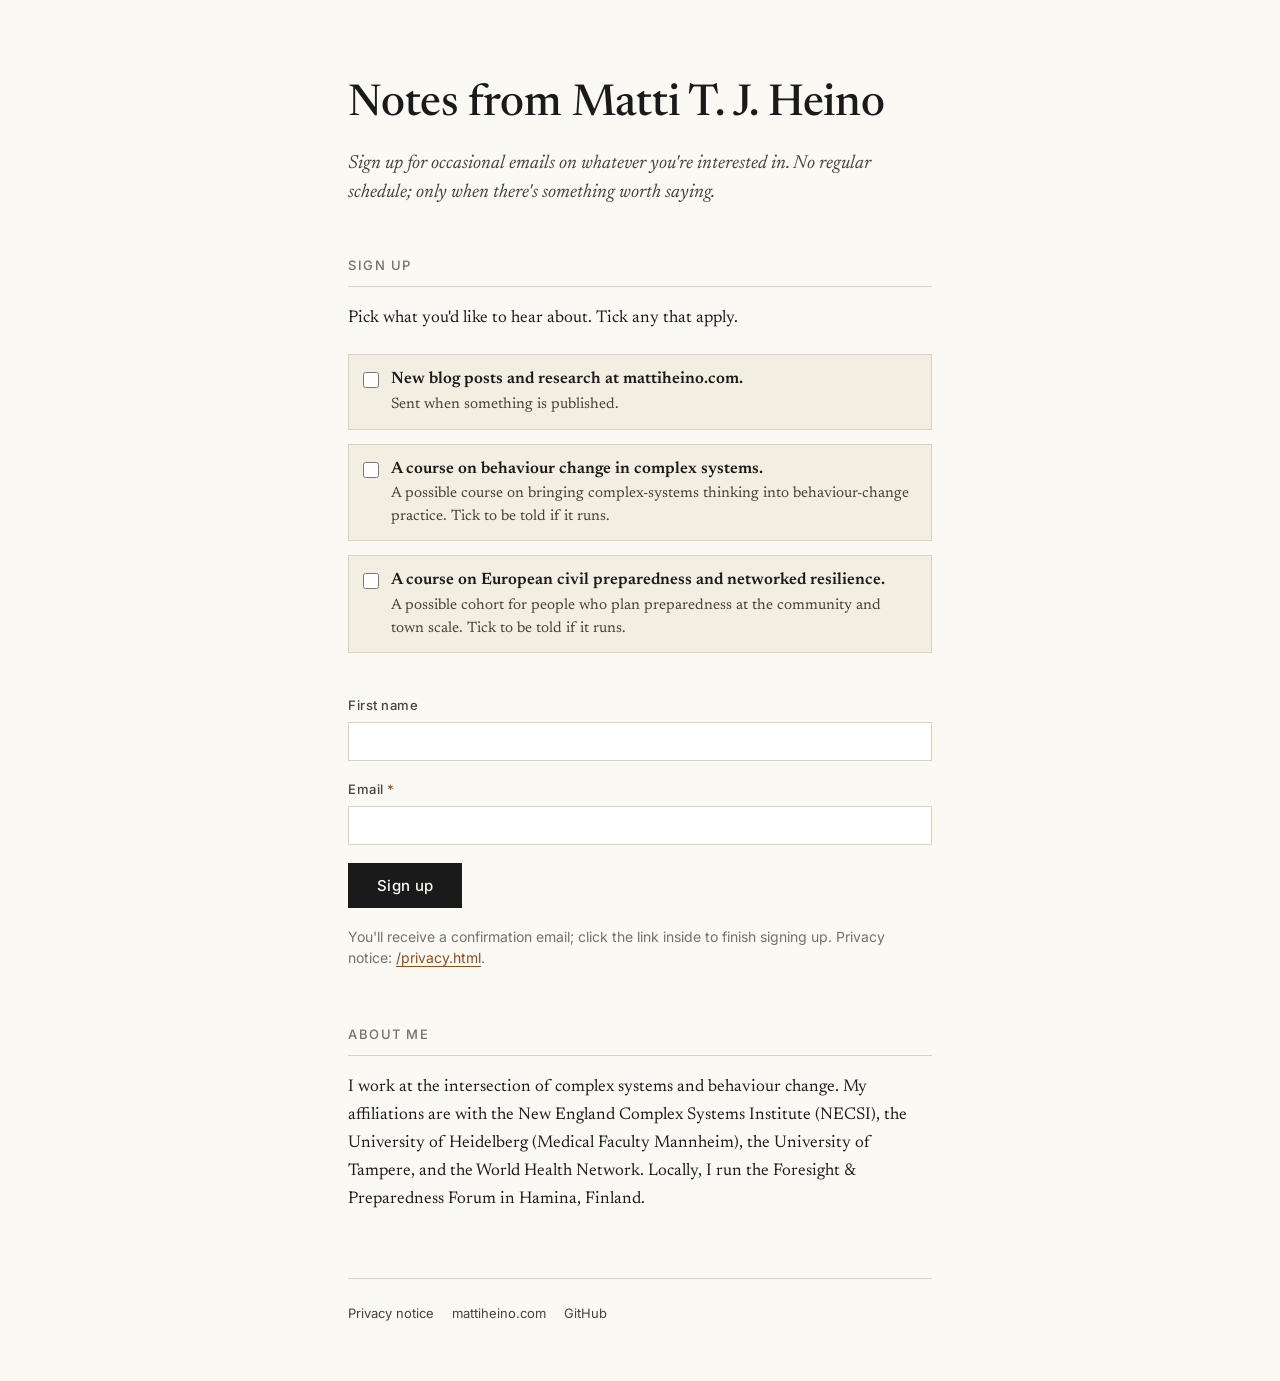
==== index.html @ 274d7865 "Initial sign-up page + privacy notice Three-checkbox form for blog posts, complexity course, and civ" ====
<!DOCTYPE html>
<html lang="en">
<head>
<meta charset="UTF-8">
<meta name="viewport" content="width=device-width, initial-scale=1.0">
<meta name="description" content="Sign up for occasional emails from Matti T. J. Heino on complex systems, behaviour change, and civil preparedness.">
<title>Notes from Matti T. J. Heino · newsletter.mattiheino.com</title>

<link rel="preconnect" href="https://fonts.googleapis.com">
<link rel="preconnect" href="https://fonts.gstatic.com" crossorigin>
<link rel="stylesheet" href="https://fonts.googleapis.com/css2?family=Newsreader:ital,opsz,wght@0,6..72,400..600;1,6..72,400..500&family=Inter:wght@400;500;600&display=swap">

<style>
  :root {
    --paper:        #fbf9f4;
    --paper-tint:   #f3eee2;
    --ink:          #1a1a1a;
    --ink-soft:     #44423d;
    --ink-mute:     #74716a;
    --rule:         #d8d2c0;
    --accent:       #8a4f1f;

    --serif: 'Newsreader', 'Iowan Old Style', Georgia, 'Palatino', serif;
    --sans:  'Inter', -apple-system, BlinkMacSystemFont, 'Segoe UI', sans-serif;

    --container: 640px;
  }

  * { margin: 0; padding: 0; box-sizing: border-box; }

  html, body { background: var(--paper); }

  body {
    font-family: var(--serif);
    font-optical-sizing: auto;
    font-size: 18px;
    line-height: 1.6;
    color: var(--ink);
    min-height: 100vh;
    -webkit-font-smoothing: antialiased;
    text-rendering: optimizeLegibility;
  }

  .container {
    max-width: var(--container);
    width: 100%;
    margin: 0 auto;
    padding: 80px 28px 56px;
  }

  h1 {
    font-family: var(--serif);
    font-weight: 500;
    font-size: clamp(32px, 5vw, 44px);
    line-height: 1.15;
    letter-spacing: -0.005em;
    margin-bottom: 18px;
    text-wrap: balance;
  }

  .lede {
    font-family: var(--serif);
    font-style: italic;
    font-weight: 400;
    color: var(--ink-soft);
    font-size: 19px;
    line-height: 1.55;
    margin-bottom: 48px;
    max-width: 36em;
  }

  h2 {
    font-family: var(--sans);
    font-weight: 500;
    font-size: 13px;
    letter-spacing: 0.12em;
    text-transform: uppercase;
    color: var(--ink-mute);
    margin-bottom: 18px;
    padding-bottom: 10px;
    border-bottom: 1px solid var(--rule);
  }

  /* ----- Form ----- */

  form {
    margin-bottom: 56px;
  }

  .intro {
    font-family: var(--serif);
    font-size: 17px;
    margin-bottom: 22px;
    color: var(--ink);
  }

  fieldset {
    border: none;
    margin-bottom: 28px;
  }

  legend { display: none; }

  .check-row {
    display: flex;
    align-items: flex-start;
    gap: 12px;
    margin-bottom: 14px;
    padding: 12px 14px;
    border: 1px solid var(--rule);
    background: var(--paper-tint);
    cursor: pointer;
    transition: border-color 0.2s ease, background 0.2s ease;
  }
  .check-row:hover { border-color: var(--accent); }
  .check-row input[type="checkbox"] {
    margin-top: 5px;
    flex-shrink: 0;
    width: 16px;
    height: 16px;
    accent-color: var(--accent);
  }
  .check-row .check-text {
    flex: 1;
    font-family: var(--serif);
    font-size: 16.5px;
    line-height: 1.5;
    color: var(--ink);
  }
  .check-row .check-text strong {
    font-weight: 600;
  }
  .check-row .check-text .note {
    display: block;
    color: var(--ink-soft);
    font-size: 15px;
    margin-top: 2px;
  }

  .field {
    margin-bottom: 18px;
  }
  .field label {
    display: block;
    font-family: var(--sans);
    font-size: 13px;
    font-weight: 500;
    letter-spacing: 0.04em;
    color: var(--ink-soft);
    margin-bottom: 6px;
  }
  .field label .req { color: var(--accent); }
  .field input[type="text"],
  .field input[type="email"] {
    width: 100%;
    font-family: var(--serif);
    font-size: 17px;
    padding: 10px 12px;
    border: 1px solid var(--rule);
    background: white;
    color: var(--ink);
    transition: border-color 0.2s ease;
  }
  .field input[type="text"]:focus,
  .field input[type="email"]:focus {
    outline: none;
    border-color: var(--accent);
  }

  button[type="submit"] {
    font-family: var(--sans);
    font-weight: 500;
    font-size: 15px;
    letter-spacing: 0.02em;
    padding: 12px 28px;
    border: 1px solid var(--ink);
    background: var(--ink);
    color: var(--paper);
    cursor: pointer;
    transition: background 0.2s ease, color 0.2s ease;
  }
  button[type="submit"]:hover {
    background: var(--paper);
    color: var(--ink);
  }

  .form-note {
    font-family: var(--sans);
    font-size: 14px;
    line-height: 1.5;
    color: var(--ink-mute);
    margin-top: 18px;
    max-width: 44em;
  }
  .form-note a {
    color: var(--accent);
    text-decoration: underline;
    text-decoration-thickness: 1px;
    text-underline-offset: 3px;
  }

  /* ----- About ----- */

  .about p {
    font-family: var(--serif);
    font-size: 17px;
    line-height: 1.65;
    color: var(--ink);
    max-width: 38em;
  }

  /* ----- Footer ----- */

  footer {
    margin-top: 64px;
    padding-top: 24px;
    border-top: 1px solid var(--rule);
    font-family: var(--sans);
    font-size: 13px;
    color: var(--ink-mute);
    display: flex;
    flex-wrap: wrap;
    gap: 18px;
  }
  footer a {
    color: var(--ink-soft);
    text-decoration: none;
    border-bottom: 1px solid transparent;
    transition: color 0.2s, border-color 0.2s;
  }
  footer a:hover { color: var(--accent); border-color: var(--accent); }

  /* ----- Responsive ----- */

  @media (max-width: 560px) {
    .container { padding: 56px 22px 40px; }
    body { font-size: 17px; }
    h1 { font-size: 30px; }
    .lede { font-size: 17.5px; margin-bottom: 36px; }
  }
</style>
</head>
<body>

<main class="container">

  <h1>Notes from Matti T. J. Heino</h1>

  <p class="lede">Sign up for occasional emails on whatever you're interested in. No regular schedule; only when there's something worth saying.</p>

  <section aria-labelledby="signup-heading">
    <h2 id="signup-heading">Sign up</h2>

    <!--
      FORM-ACTION NOTE for Matti:
      During Tuesday→Wednesday (backup phase): replace YOUR_FORMSPREE_ID below with the
      ID of the new Formspree form you create at formspree.io.
      Once Listmonk is online (Wednesday/Thursday), change the action to:
        https://lists.mattiheino.com/subscription/form
      and convert the three checkboxes' name="topic" values to name="l" with the
      corresponding Listmonk list UUIDs.
    -->
    <form method="POST" action="https://formspree.io/f/YOUR_FORMSPREE_ID">

      <p class="intro">Pick what you'd like to hear about. Tick any that apply.</p>

      <fieldset>
        <legend>Topics</legend>

        <label class="check-row">
          <input type="checkbox" name="topic" value="blog">
          <span class="check-text">
            <strong>New blog posts and research at mattiheino.com.</strong>
            <span class="note">Sent when something is published.</span>
          </span>
        </label>

        <label class="check-row">
          <input type="checkbox" name="topic" value="complexity-course">
          <span class="check-text">
            <strong>A course on behaviour change in complex systems.</strong>
            <span class="note">A possible course on bringing complex-systems thinking into behaviour-change practice. Tick to be told if it runs.</span>
          </span>
        </label>

        <label class="check-row">
          <input type="checkbox" name="topic" value="civil-preparedness-cohort">
          <span class="check-text">
            <strong>A course on European civil preparedness and networked resilience.</strong>
            <span class="note">A possible cohort for people who plan preparedness at the community and town scale. Tick to be told if it runs.</span>
          </span>
        </label>

      </fieldset>

      <div class="field">
        <label for="name">First name</label>
        <input type="text" id="name" name="name" autocomplete="given-name">
      </div>

      <div class="field">
        <label for="email">Email <span class="req">*</span></label>
        <input type="email" id="email" name="email" autocomplete="email" required>
      </div>

      <button type="submit">Sign up</button>

      <p class="form-note">
        You'll receive a confirmation email; click the link inside to finish signing up.
        Privacy notice: <a href="/privacy.html">/privacy.html</a>.
      </p>

    </form>
  </section>

  <section class="about" aria-labelledby="about-heading">
    <h2 id="about-heading">About me</h2>
    <p>I work at the intersection of complex systems and behaviour change. My affiliations are with the New England Complex Systems Institute (NECSI), the University of Heidelberg (Medical Faculty Mannheim), the University of Tampere, and the World Health Network. Locally, I run the Foresight &amp; Preparedness Forum in Hamina, Finland.</p>
  </section>

  <footer>
    <a href="/privacy.html">Privacy notice</a>
    <a href="https://www.mattiheino.com" target="_blank" rel="noopener">mattiheino.com</a>
    <a href="https://github.com/heinonmatti" target="_blank" rel="noopener">GitHub</a>
  </footer>

</main>

</body>
</html>
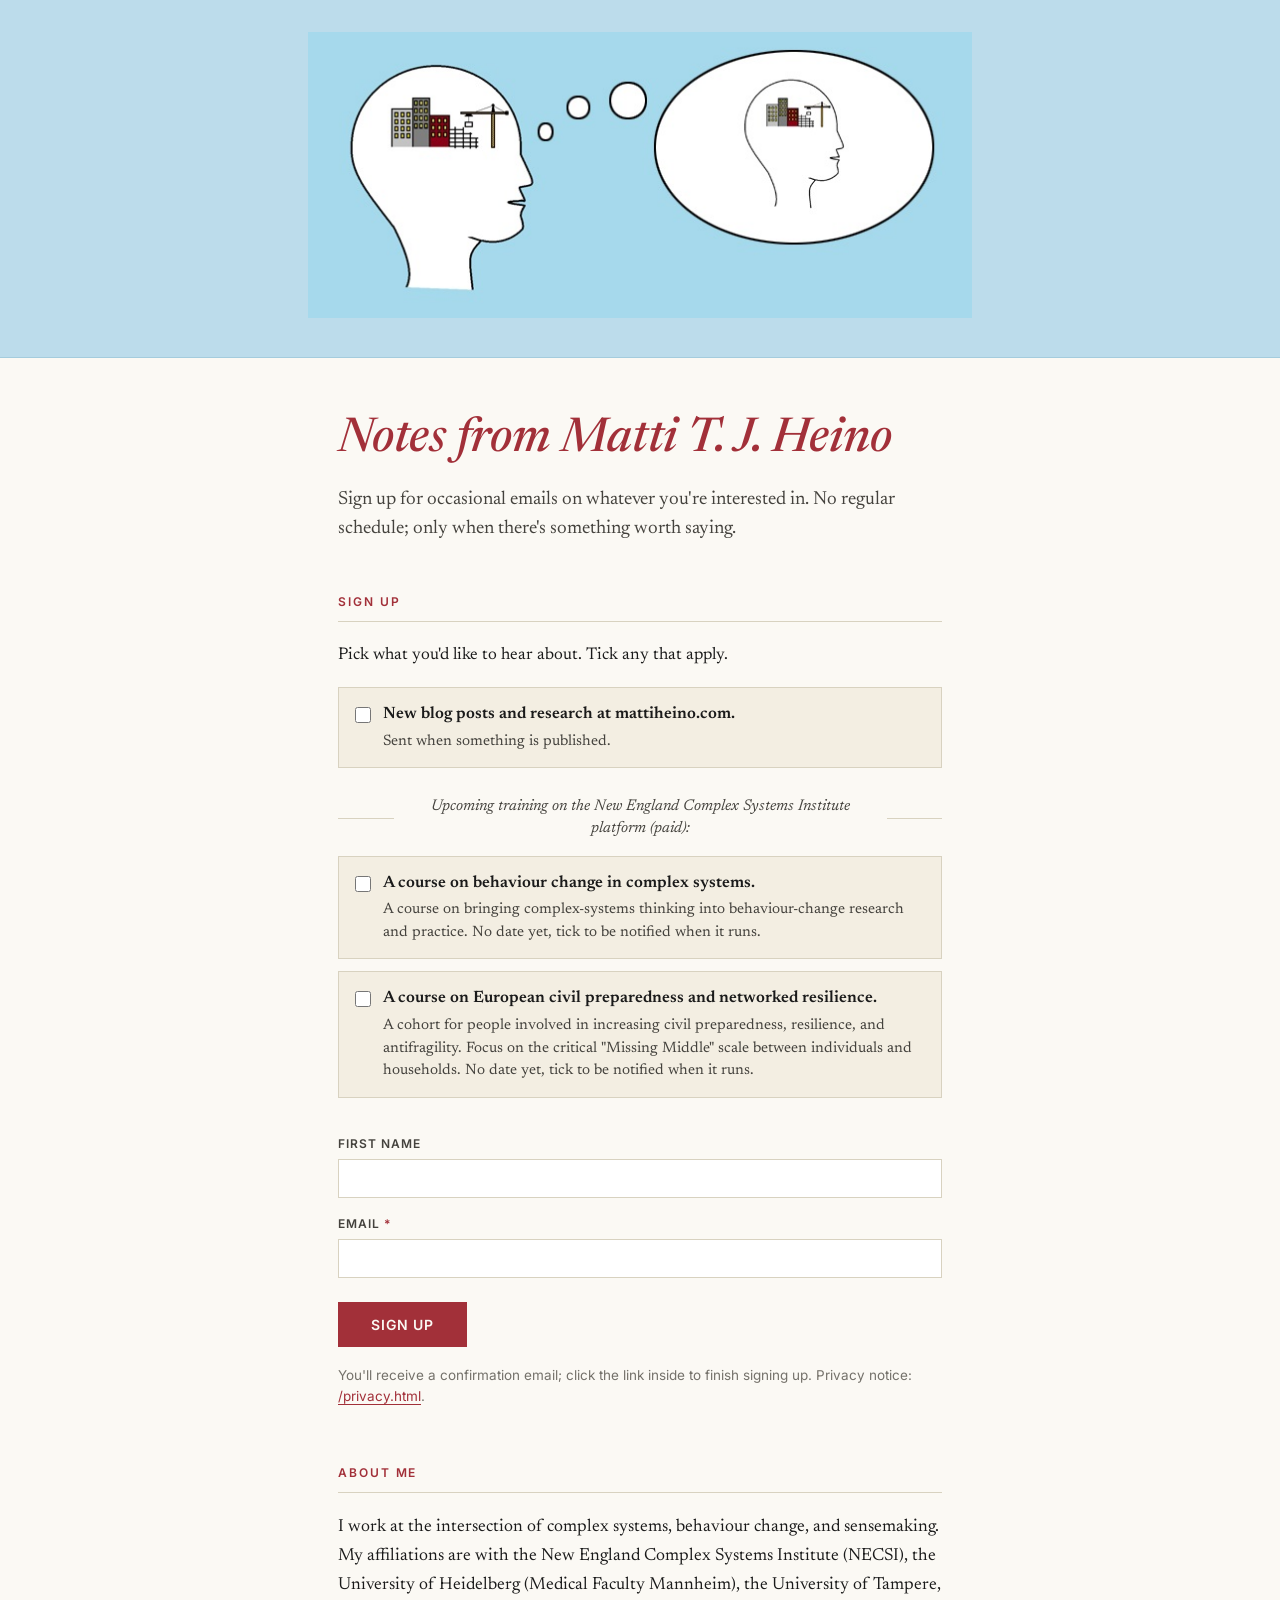
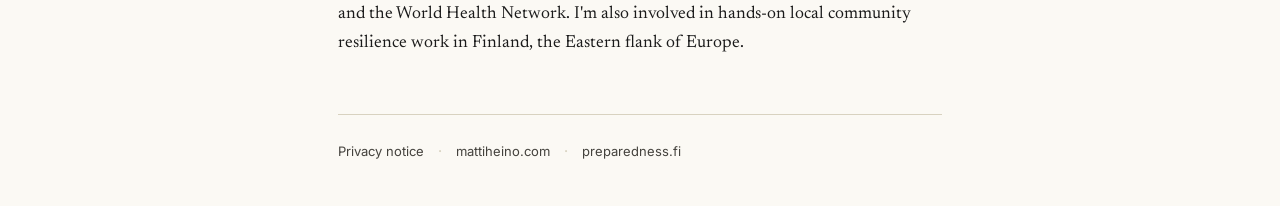
==== commit 43ce38b7: "Brand alignment + drop Formspree + conditional course-interest field Visual: ajatuspää käytäytymisar" ====
--- a/index.html
+++ b/index.html
@@ -8,22 +8,26 @@
 
 <link rel="preconnect" href="https://fonts.googleapis.com">
 <link rel="preconnect" href="https://fonts.gstatic.com" crossorigin>
-<link rel="stylesheet" href="https://fonts.googleapis.com/css2?family=Newsreader:ital,opsz,wght@0,6..72,400..600;1,6..72,400..500&family=Inter:wght@400;500;600&display=swap">
+<link rel="stylesheet" href="https://fonts.googleapis.com/css2?family=Newsreader:ital,opsz,wght@0,6..72,400..600;1,6..72,400..600&family=Inter:wght@400;500;600&display=swap">
 
 <style>
   :root {
-    --paper:        #fbf9f4;
-    --paper-tint:   #f3eee2;
+    /* Brand palette pulled from mattiheino.com (ajatuspää käytark logo) */
+    --paper:        #fbf9f4;  /* page background - warm cream */
+    --paper-tint:   #f3eee2;  /* card/input background */
+    --sky:          #bcdceb;  /* hero band - the logo's blue */
+    --sky-deep:     #94c1d4;  /* sky on hover/depth */
+    --red:          #a23039;  /* mattiheino.com title red */
+    --red-deep:     #7c2027;  /* hover red */
     --ink:          #1a1a1a;
     --ink-soft:     #44423d;
     --ink-mute:     #74716a;
     --rule:         #d8d2c0;
-    --accent:       #8a4f1f;
-
-    --serif: 'Newsreader', 'Iowan Old Style', Georgia, 'Palatino', serif;
-    --sans:  'Inter', -apple-system, BlinkMacSystemFont, 'Segoe UI', sans-serif;
-
-    --container: 640px;
+
+    --serif:        'Newsreader', 'Iowan Old Style', Georgia, 'Palatino', serif;
+    --sans:         'Inter', -apple-system, BlinkMacSystemFont, 'Segoe UI', sans-serif;
+
+    --container: 660px;
   }
 
   * { margin: 0; padding: 0; box-sizing: border-box; }
@@ -40,27 +44,52 @@
     -webkit-font-smoothing: antialiased;
     text-rendering: optimizeLegibility;
   }
+
+  /* ----- Hero band ----- */
+
+  .hero-band {
+    background: var(--sky);
+    padding: 32px 0 28px;
+    border-bottom: 1px solid color-mix(in srgb, var(--sky-deep) 60%, transparent);
+  }
+  .hero-image-wrap {
+    max-width: 720px;
+    width: 100%;
+    margin: 0 auto;
+    padding: 0 28px;
+    text-align: center;
+  }
+  .hero-image-wrap img {
+    max-width: 100%;
+    height: auto;
+    display: inline-block;
+  }
+
+  /* ----- Container ----- */
 
   .container {
     max-width: var(--container);
     width: 100%;
     margin: 0 auto;
-    padding: 80px 28px 56px;
-  }
+    padding: 56px 28px 40px;
+  }
+
+  /* ----- Type ----- */
 
   h1 {
     font-family: var(--serif);
+    font-style: italic;
     font-weight: 500;
-    font-size: clamp(32px, 5vw, 44px);
-    line-height: 1.15;
+    font-size: clamp(34px, 5.5vw, 48px);
+    line-height: 1.1;
     letter-spacing: -0.005em;
+    color: var(--red);
     margin-bottom: 18px;
     text-wrap: balance;
   }
 
   .lede {
     font-family: var(--serif);
-    font-style: italic;
     font-weight: 400;
     color: var(--ink-soft);
     font-size: 19px;
@@ -71,54 +100,52 @@
 
   h2 {
     font-family: var(--sans);
-    font-weight: 500;
-    font-size: 13px;
-    letter-spacing: 0.12em;
+    font-weight: 600;
+    font-size: 12px;
+    letter-spacing: 0.16em;
     text-transform: uppercase;
-    color: var(--ink-mute);
-    margin-bottom: 18px;
+    color: var(--red);
+    margin-bottom: 20px;
     padding-bottom: 10px;
     border-bottom: 1px solid var(--rule);
   }
 
   /* ----- Form ----- */
 
-  form {
-    margin-bottom: 56px;
-  }
+  form { margin-bottom: 56px; }
 
   .intro {
     font-family: var(--serif);
     font-size: 17px;
-    margin-bottom: 22px;
-    color: var(--ink);
-  }
-
-  fieldset {
-    border: none;
-    margin-bottom: 28px;
-  }
-
+    margin-bottom: 18px;
+    color: var(--ink);
+  }
+
+  fieldset { border: none; margin-bottom: 24px; }
   legend { display: none; }
 
   .check-row {
     display: flex;
     align-items: flex-start;
     gap: 12px;
-    margin-bottom: 14px;
-    padding: 12px 14px;
+    margin-bottom: 12px;
+    padding: 14px 16px;
     border: 1px solid var(--rule);
     background: var(--paper-tint);
     cursor: pointer;
     transition: border-color 0.2s ease, background 0.2s ease;
   }
-  .check-row:hover { border-color: var(--accent); }
+  .check-row:hover { border-color: var(--red); }
+  .check-row:has(input:checked) {
+    border-color: var(--red);
+    background: color-mix(in srgb, var(--sky) 22%, var(--paper-tint));
+  }
   .check-row input[type="checkbox"] {
     margin-top: 5px;
     flex-shrink: 0;
     width: 16px;
     height: 16px;
-    accent-color: var(--accent);
+    accent-color: var(--red);
   }
   .check-row .check-text {
     flex: 1;
@@ -127,29 +154,102 @@
     line-height: 1.5;
     color: var(--ink);
   }
-  .check-row .check-text strong {
-    font-weight: 600;
-  }
+  .check-row .check-text strong { font-weight: 600; }
   .check-row .check-text .note {
     display: block;
     color: var(--ink-soft);
     font-size: 15px;
-    margin-top: 2px;
-  }
-
-  .field {
-    margin-bottom: 18px;
-  }
+    margin-top: 4px;
+  }
+
+  /* ----- Topic-group section divider ----- */
+
+  .topic-divider {
+    display: flex;
+    align-items: center;
+    gap: 14px;
+    margin: 28px 0 16px;
+    font-family: var(--sans);
+    font-size: 12px;
+    font-weight: 500;
+    letter-spacing: 0.10em;
+    text-transform: uppercase;
+    color: var(--ink-mute);
+  }
+  .topic-divider::before,
+  .topic-divider::after {
+    content: "";
+    flex: 1;
+    height: 1px;
+    background: var(--rule);
+  }
+  .topic-divider .label {
+    font-family: var(--serif);
+    font-style: italic;
+    font-weight: 400;
+    font-size: 15.5px;
+    letter-spacing: 0;
+    text-transform: none;
+    color: var(--ink-soft);
+    text-align: center;
+    max-width: 30em;
+    line-height: 1.4;
+  }
+
+  /* ----- Conditional textarea ----- */
+
+  .conditional-field {
+    margin: 6px 0 22px;
+    padding: 16px 18px;
+    background: color-mix(in srgb, var(--sky) 30%, var(--paper));
+    border: 1px solid color-mix(in srgb, var(--sky-deep) 70%, transparent);
+    animation: slideIn 0.3s ease;
+  }
+  @keyframes slideIn {
+    from { opacity: 0; transform: translateY(-4px); }
+    to { opacity: 1; transform: translateY(0); }
+  }
+  .conditional-field label {
+    display: block;
+    font-family: var(--serif);
+    font-style: italic;
+    font-size: 16px;
+    color: var(--ink);
+    margin-bottom: 8px;
+    line-height: 1.4;
+  }
+  .conditional-field textarea {
+    width: 100%;
+    min-height: 70px;
+    font-family: var(--serif);
+    font-size: 16px;
+    line-height: 1.5;
+    padding: 10px 12px;
+    border: 1px solid var(--rule);
+    background: var(--paper);
+    color: var(--ink);
+    resize: vertical;
+    transition: border-color 0.2s ease;
+  }
+  .conditional-field textarea:focus {
+    outline: none;
+    border-color: var(--red);
+  }
+
+  /* ----- Standard fields ----- */
+
+  .field { margin-bottom: 16px; }
   .field label {
     display: block;
     font-family: var(--sans);
-    font-size: 13px;
-    font-weight: 500;
-    letter-spacing: 0.04em;
+    font-size: 12px;
+    font-weight: 600;
+    letter-spacing: 0.08em;
+    text-transform: uppercase;
     color: var(--ink-soft);
     margin-bottom: 6px;
   }
-  .field label .req { color: var(--accent); }
+  .field label .req { color: var(--red); }
   .field input[type="text"],
   .field input[type="email"] {
     width: 100%;
@@ -164,46 +264,51 @@
   .field input[type="text"]:focus,
   .field input[type="email"]:focus {
     outline: none;
-    border-color: var(--accent);
-  }
+    border-color: var(--red);
+  }
+
+  /* ----- Submit ----- */
 
   button[type="submit"] {
     font-family: var(--sans);
-    font-weight: 500;
-    font-size: 15px;
-    letter-spacing: 0.02em;
-    padding: 12px 28px;
-    border: 1px solid var(--ink);
-    background: var(--ink);
+    font-weight: 600;
+    font-size: 14px;
+    letter-spacing: 0.06em;
+    text-transform: uppercase;
+    padding: 13px 32px;
+    margin-top: 8px;
+    border: 1px solid var(--red);
+    background: var(--red);
     color: var(--paper);
     cursor: pointer;
-    transition: background 0.2s ease, color 0.2s ease;
+    transition: background 0.2s ease, border-color 0.2s ease;
   }
   button[type="submit"]:hover {
-    background: var(--paper);
-    color: var(--ink);
+    background: var(--red-deep);
+    border-color: var(--red-deep);
   }
 
   .form-note {
     font-family: var(--sans);
-    font-size: 14px;
-    line-height: 1.5;
+    font-size: 13.5px;
+    line-height: 1.55;
     color: var(--ink-mute);
     margin-top: 18px;
     max-width: 44em;
   }
   .form-note a {
-    color: var(--accent);
+    color: var(--red);
     text-decoration: underline;
     text-decoration-thickness: 1px;
     text-underline-offset: 3px;
   }
+  .form-note a:hover { color: var(--red-deep); }
 
   /* ----- About ----- */
 
   .about p {
     font-family: var(--serif);
-    font-size: 17px;
+    font-size: 17.5px;
     line-height: 1.65;
     color: var(--ink);
     max-width: 38em;
@@ -212,36 +317,54 @@
   /* ----- Footer ----- */
 
   footer {
-    margin-top: 64px;
-    padding-top: 24px;
+    margin-top: 56px;
+    padding-top: 22px;
     border-top: 1px solid var(--rule);
     font-family: var(--sans);
     font-size: 13px;
     color: var(--ink-mute);
     display: flex;
     flex-wrap: wrap;
-    gap: 18px;
+    align-items: center;
+    gap: 0;
   }
   footer a {
     color: var(--ink-soft);
     text-decoration: none;
     border-bottom: 1px solid transparent;
     transition: color 0.2s, border-color 0.2s;
-  }
-  footer a:hover { color: var(--accent); border-color: var(--accent); }
+    padding: 4px 0;
+  }
+  footer a:hover { color: var(--red); border-bottom-color: var(--red); }
+  footer .dot {
+    display: inline-block;
+    margin: 0 14px;
+    color: var(--rule);
+    font-weight: 600;
+  }
 
   /* ----- Responsive ----- */
 
   @media (max-width: 560px) {
-    .container { padding: 56px 22px 40px; }
+    .hero-band { padding: 24px 0 20px; }
+    .hero-image-wrap { padding: 0 20px; }
+    .container { padding: 40px 22px 32px; }
     body { font-size: 17px; }
-    h1 { font-size: 30px; }
-    .lede { font-size: 17.5px; margin-bottom: 36px; }
+    h1 { font-size: 28px; }
+    .lede { font-size: 17px; margin-bottom: 36px; }
+    footer { flex-direction: column; align-items: flex-start; gap: 6px; }
+    footer .dot { display: none; }
   }
 </style>
 </head>
 <body>
 
+<div class="hero-band">
+  <div class="hero-image-wrap">
+    <img src="assets/ajatuspaa.jpg" alt="Two stylised heads, one thinking about the other; both contain cityscapes (the ajatuspää käytäytymisarkkitehtuuri logo).">
+  </div>
+</div>
+
 <main class="container">
 
   <h1>Notes from Matti T. J. Heino</h1>
@@ -253,14 +376,16 @@
 
     <!--
       FORM-ACTION NOTE for Matti:
-      During Tuesday→Wednesday (backup phase): replace YOUR_FORMSPREE_ID below with the
-      ID of the new Formspree form you create at formspree.io.
-      Once Listmonk is online (Wednesday/Thursday), change the action to:
-        https://lists.mattiheino.com/subscription/form
-      and convert the three checkboxes' name="topic" values to name="l" with the
-      corresponding Listmonk list UUIDs.
+      Form posts to the self-hosted Listmonk instance at lists.mattiheino.com.
+      Before going live, replace REPLACE_WITH_LIST_UUID below with the UUID of
+      the single Listmonk list (e.g. matti-audience). Listmonk reads the
+      attribs[…] form fields as subscriber attributes; per-topic broadcasts
+      target subscribers via attribs.wants_<topic>.
     -->
-    <form method="POST" action="https://formspree.io/f/YOUR_FORMSPREE_ID">
+    <form method="POST" action="https://lists.mattiheino.com/subscription/form">
+
+      <input type="hidden" name="l" value="REPLACE_WITH_LIST_UUID">
+      <input type="hidden" name="nonce" value="">
 
       <p class="intro">Pick what you'd like to hear about. Tick any that apply.</p>
 
@@ -268,28 +393,37 @@
         <legend>Topics</legend>
 
         <label class="check-row">
-          <input type="checkbox" name="topic" value="blog">
+          <input type="checkbox" name="attribs[wants_blog]" value="true">
           <span class="check-text">
             <strong>New blog posts and research at mattiheino.com.</strong>
             <span class="note">Sent when something is published.</span>
           </span>
         </label>
 
+        <div class="topic-divider" role="separator" aria-label="Upcoming courses">
+          <span class="label">Upcoming training on the New England Complex Systems Institute platform (paid):</span>
+        </div>
+
         <label class="check-row">
-          <input type="checkbox" name="topic" value="complexity-course">
+          <input type="checkbox" name="attribs[wants_complexity_course]" value="true" data-course-checkbox>
           <span class="check-text">
             <strong>A course on behaviour change in complex systems.</strong>
-            <span class="note">A possible course on bringing complex-systems thinking into behaviour-change practice. Tick to be told if it runs.</span>
+            <span class="note">A course on bringing complex-systems thinking into behaviour-change research and practice. No date yet, tick to be notified when it runs.</span>
           </span>
         </label>
 
         <label class="check-row">
-          <input type="checkbox" name="topic" value="civil-preparedness-cohort">
+          <input type="checkbox" name="attribs[wants_civil_preparedness_cohort]" value="true" data-course-checkbox>
           <span class="check-text">
             <strong>A course on European civil preparedness and networked resilience.</strong>
-            <span class="note">A possible cohort for people who plan preparedness at the community and town scale. Tick to be told if it runs.</span>
+            <span class="note">A cohort for people involved in increasing civil preparedness, resilience, and antifragility. Focus on the critical "Missing Middle" scale between individuals and households. No date yet, tick to be notified when it runs.</span>
           </span>
         </label>
+
+        <div id="course-interest-field" class="conditional-field" hidden>
+          <label for="course-interest">If you took part in such a course, what would you like to learn?</label>
+          <textarea id="course-interest" name="attribs[course_interest_note]" rows="3" disabled></textarea>
+        </div>
 
       </fieldset>
 
@@ -315,16 +449,38 @@
 
   <section class="about" aria-labelledby="about-heading">
     <h2 id="about-heading">About me</h2>
-    <p>I work at the intersection of complex systems and behaviour change. My affiliations are with the New England Complex Systems Institute (NECSI), the University of Heidelberg (Medical Faculty Mannheim), the University of Tampere, and the World Health Network. Locally, I run the Foresight &amp; Preparedness Forum in Hamina, Finland.</p>
+    <p>I work at the intersection of complex systems, behaviour change, and sensemaking. My affiliations are with the New England Complex Systems Institute (NECSI), the University of Heidelberg (Medical Faculty Mannheim), the University of Tampere, and the World Health Network. I'm also involved in hands-on local community resilience work in Finland, the Eastern flank of Europe.</p>
   </section>
 
   <footer>
     <a href="/privacy.html">Privacy notice</a>
+    <span class="dot">·</span>
     <a href="https://www.mattiheino.com" target="_blank" rel="noopener">mattiheino.com</a>
-    <a href="https://github.com/heinonmatti" target="_blank" rel="noopener">GitHub</a>
+    <span class="dot">·</span>
+    <a href="https://www.preparedness.fi" target="_blank" rel="noopener">preparedness.fi</a>
   </footer>
 
 </main>
+
+<script>
+  (function () {
+    var checkboxes = document.querySelectorAll('[data-course-checkbox]');
+    var field = document.getElementById('course-interest-field');
+    var textarea = document.getElementById('course-interest');
+    if (!checkboxes.length || !field || !textarea) return;
+
+    function update() {
+      var any = Array.prototype.some.call(checkboxes, function (cb) { return cb.checked; });
+      field.hidden = !any;
+      textarea.disabled = !any;
+    }
+
+    Array.prototype.forEach.call(checkboxes, function (cb) {
+      cb.addEventListener('change', update);
+    });
+    update();
+  })();
+</script>
 
 </body>
 </html>
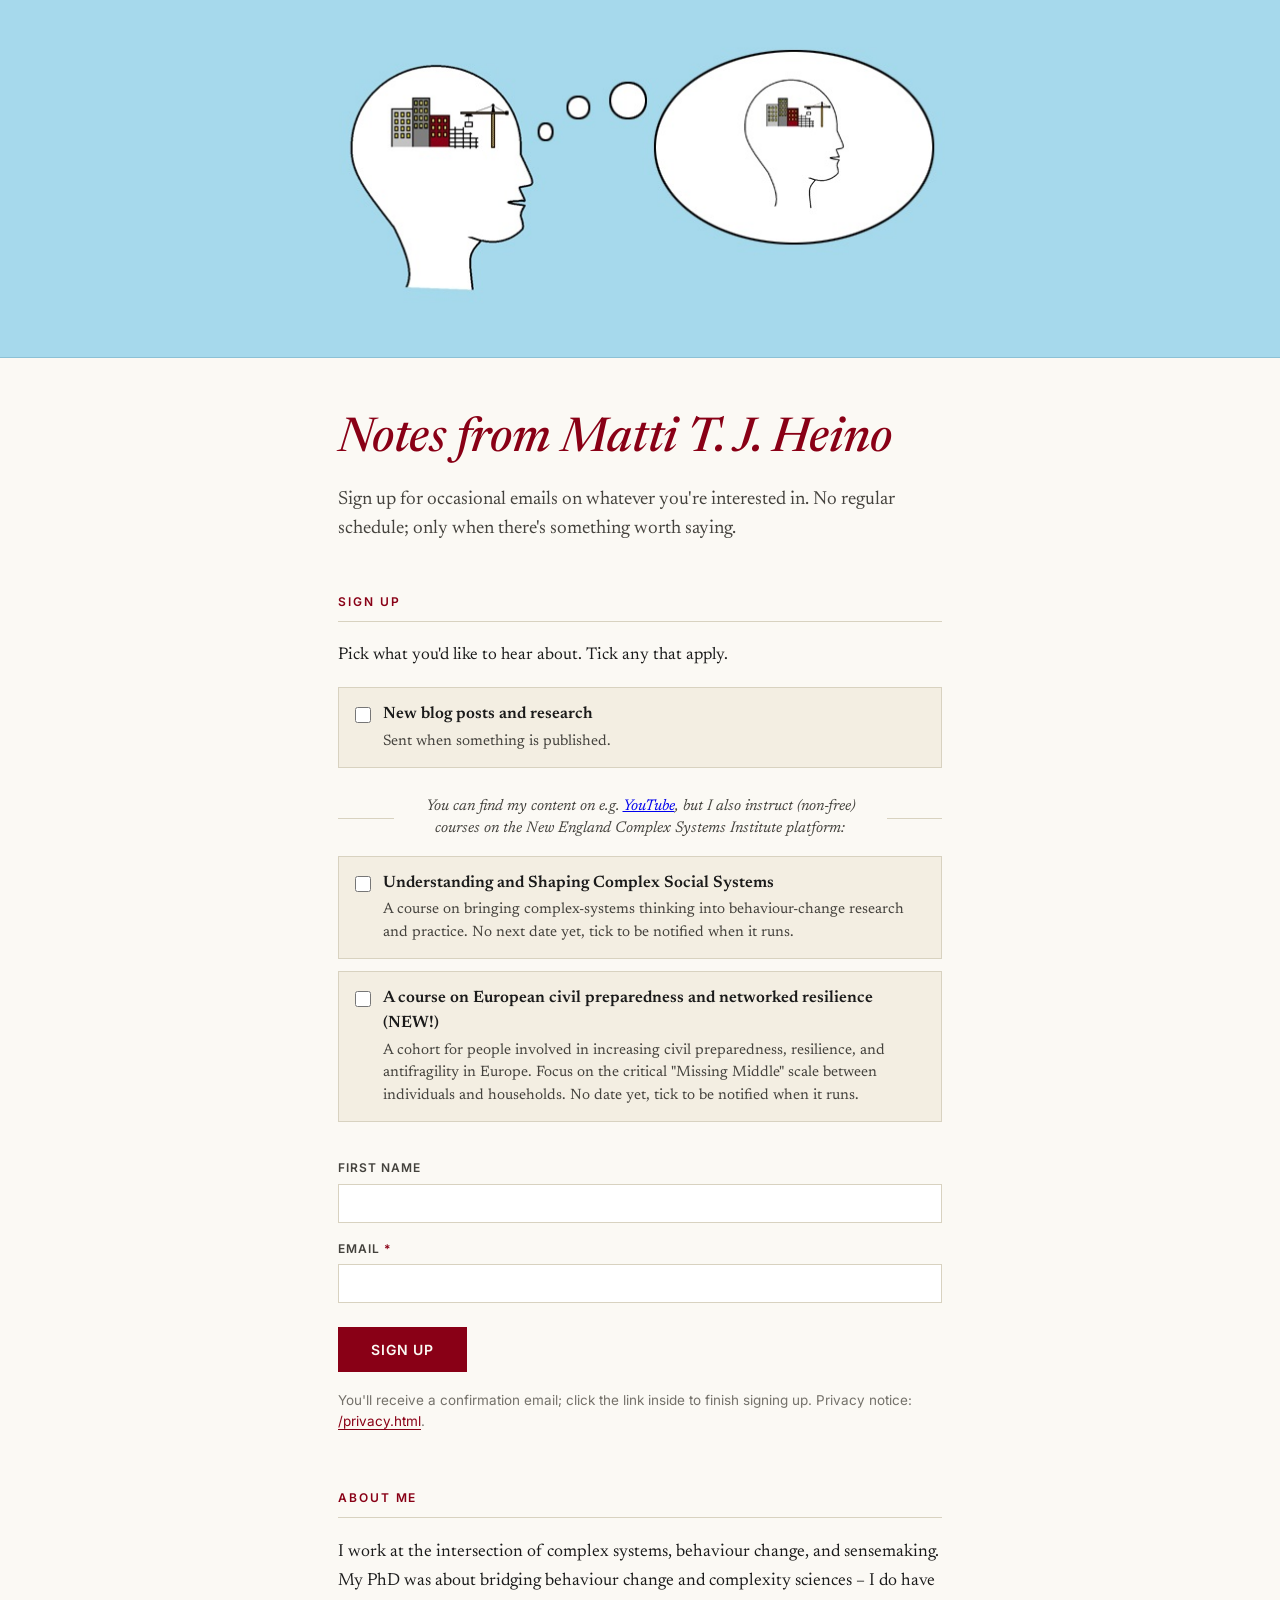
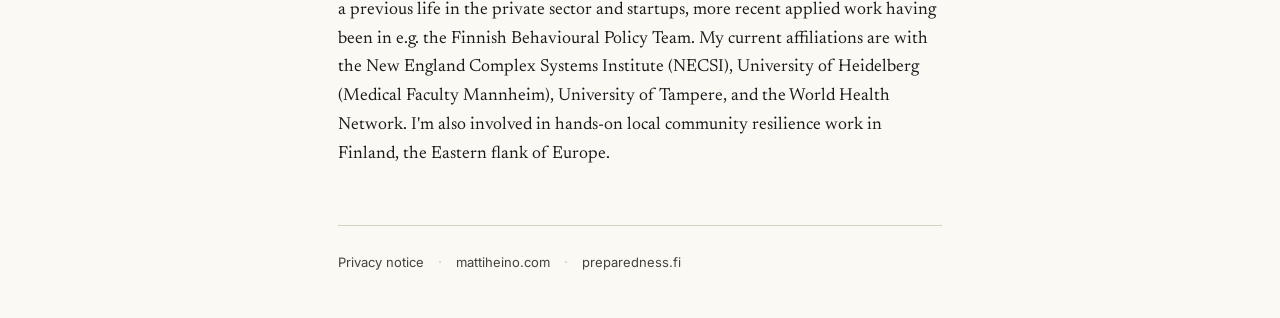
==== commit ccf58eb8: "Use sampled brand colours; per-course interest textboxes Sky blue and brand red were guessed from a " ====
--- a/index.html
+++ b/index.html
@@ -12,13 +12,13 @@
 
 <style>
   :root {
-    /* Brand palette pulled from mattiheino.com (ajatuspää käytark logo) */
+    /* Brand palette extracted from the ajatuspää käytark logo (sampled pixels) */
     --paper:        #fbf9f4;  /* page background - warm cream */
     --paper-tint:   #f3eee2;  /* card/input background */
-    --sky:          #bcdceb;  /* hero band - the logo's blue */
-    --sky-deep:     #94c1d4;  /* sky on hover/depth */
-    --red:          #a23039;  /* mattiheino.com title red */
-    --red-deep:     #7c2027;  /* hover red */
+    --sky:          #a6d9ec;  /* exact logo background blue (RGB 166, 217, 236) */
+    --sky-deep:     #7ab2c8;  /* derived darker sky for borders */
+    --red:          #890016;  /* exact logo red-building (RGB 137, 0, 22) */
+    --red-deep:     #6c0011;  /* derived darker red for hover */
     --ink:          #1a1a1a;
     --ink-soft:     #44423d;
     --ink-mute:     #74716a;
@@ -395,34 +395,39 @@
         <label class="check-row">
           <input type="checkbox" name="attribs[wants_blog]" value="true">
           <span class="check-text">
-            <strong>New blog posts and research at mattiheino.com.</strong>
+            <strong>New blog posts and research</strong>
             <span class="note">Sent when something is published.</span>
           </span>
         </label>
 
         <div class="topic-divider" role="separator" aria-label="Upcoming courses">
-          <span class="label">Upcoming training on the New England Complex Systems Institute platform (paid):</span>
+          <span class="label">You can find my content on e.g. <a href="https://www.youtube.com/playlist?list=PLcKToLYD7YE3qcS2NsXer03bRaSQDOh4L" target="_blank" rel="noopener">YouTube</a>, but I also instruct (non-free) courses on the New England Complex Systems Institute platform:</span>
         </div>
 
         <label class="check-row">
-          <input type="checkbox" name="attribs[wants_complexity_course]" value="true" data-course-checkbox>
+          <input type="checkbox" name="attribs[wants_complexity_course]" value="true" data-toggles="complexity-interest">
           <span class="check-text">
-            <strong>A course on behaviour change in complex systems.</strong>
-            <span class="note">A course on bringing complex-systems thinking into behaviour-change research and practice. No date yet, tick to be notified when it runs.</span>
+            <strong>Understanding and Shaping Complex Social Systems</strong>
+            <span class="note">A course on bringing complex-systems thinking into behaviour-change research and practice. No next date yet, tick to be notified when it runs.</span>
           </span>
         </label>
 
+        <div id="complexity-interest" class="conditional-field" hidden>
+          <label for="complexity-interest-note">If you took part in this course, what would you like to learn?</label>
+          <textarea id="complexity-interest-note" name="attribs[complexity_course_interest_note]" rows="3" disabled></textarea>
+        </div>
+
         <label class="check-row">
-          <input type="checkbox" name="attribs[wants_civil_preparedness_cohort]" value="true" data-course-checkbox>
+          <input type="checkbox" name="attribs[wants_civil_preparedness_cohort]" value="true" data-toggles="civil-preparedness-interest">
           <span class="check-text">
-            <strong>A course on European civil preparedness and networked resilience.</strong>
-            <span class="note">A cohort for people involved in increasing civil preparedness, resilience, and antifragility. Focus on the critical "Missing Middle" scale between individuals and households. No date yet, tick to be notified when it runs.</span>
+            <strong>A course on European civil preparedness and networked resilience (NEW!)</strong>
+            <span class="note">A cohort for people involved in increasing civil preparedness, resilience, and antifragility in Europe. Focus on the critical "Missing Middle" scale between individuals and households. No date yet, tick to be notified when it runs.</span>
           </span>
         </label>
 
-        <div id="course-interest-field" class="conditional-field" hidden>
-          <label for="course-interest">If you took part in such a course, what would you like to learn?</label>
-          <textarea id="course-interest" name="attribs[course_interest_note]" rows="3" disabled></textarea>
+        <div id="civil-preparedness-interest" class="conditional-field" hidden>
+          <label for="civil-preparedness-interest-note">If you took part in this course, what would you like to learn?</label>
+          <textarea id="civil-preparedness-interest-note" name="attribs[civil_preparedness_interest_note]" rows="3" disabled></textarea>
         </div>
 
       </fieldset>
@@ -449,7 +454,7 @@
 
   <section class="about" aria-labelledby="about-heading">
     <h2 id="about-heading">About me</h2>
-    <p>I work at the intersection of complex systems, behaviour change, and sensemaking. My affiliations are with the New England Complex Systems Institute (NECSI), the University of Heidelberg (Medical Faculty Mannheim), the University of Tampere, and the World Health Network. I'm also involved in hands-on local community resilience work in Finland, the Eastern flank of Europe.</p>
+    <p>I work at the intersection of complex systems, behaviour change, and sensemaking. My PhD was about bridging behaviour change and complexity sciences – I do have a previous life in the private sector and startups, more recent applied work having been in e.g. the Finnish Behavioural Policy Team. My current affiliations are with the New England Complex Systems Institute (NECSI), University of Heidelberg (Medical Faculty Mannheim), University of Tampere, and the World Health Network. I'm also involved in hands-on local community resilience work in Finland, the Eastern flank of Europe.</p>
   </section>
 
   <footer>
@@ -464,21 +469,23 @@
 
 <script>
   (function () {
-    var checkboxes = document.querySelectorAll('[data-course-checkbox]');
-    var field = document.getElementById('course-interest-field');
-    var textarea = document.getElementById('course-interest');
-    if (!checkboxes.length || !field || !textarea) return;
-
-    function update() {
-      var any = Array.prototype.some.call(checkboxes, function (cb) { return cb.checked; });
-      field.hidden = !any;
-      textarea.disabled = !any;
-    }
-
+    /* Each checkbox with data-toggles="<id>" controls the visibility of the
+       <div id="<id>"> immediately following it. Disabled textareas are not
+       submitted, so unticking a course removes its note from the payload. */
+    var checkboxes = document.querySelectorAll('[data-toggles]');
     Array.prototype.forEach.call(checkboxes, function (cb) {
+      var field = document.getElementById(cb.dataset.toggles);
+      if (!field) return;
+      var textarea = field.querySelector('textarea');
+
+      function update() {
+        field.hidden = !cb.checked;
+        if (textarea) textarea.disabled = !cb.checked;
+      }
+
       cb.addEventListener('change', update);
+      update();
     });
-    update();
   })();
 </script>
 
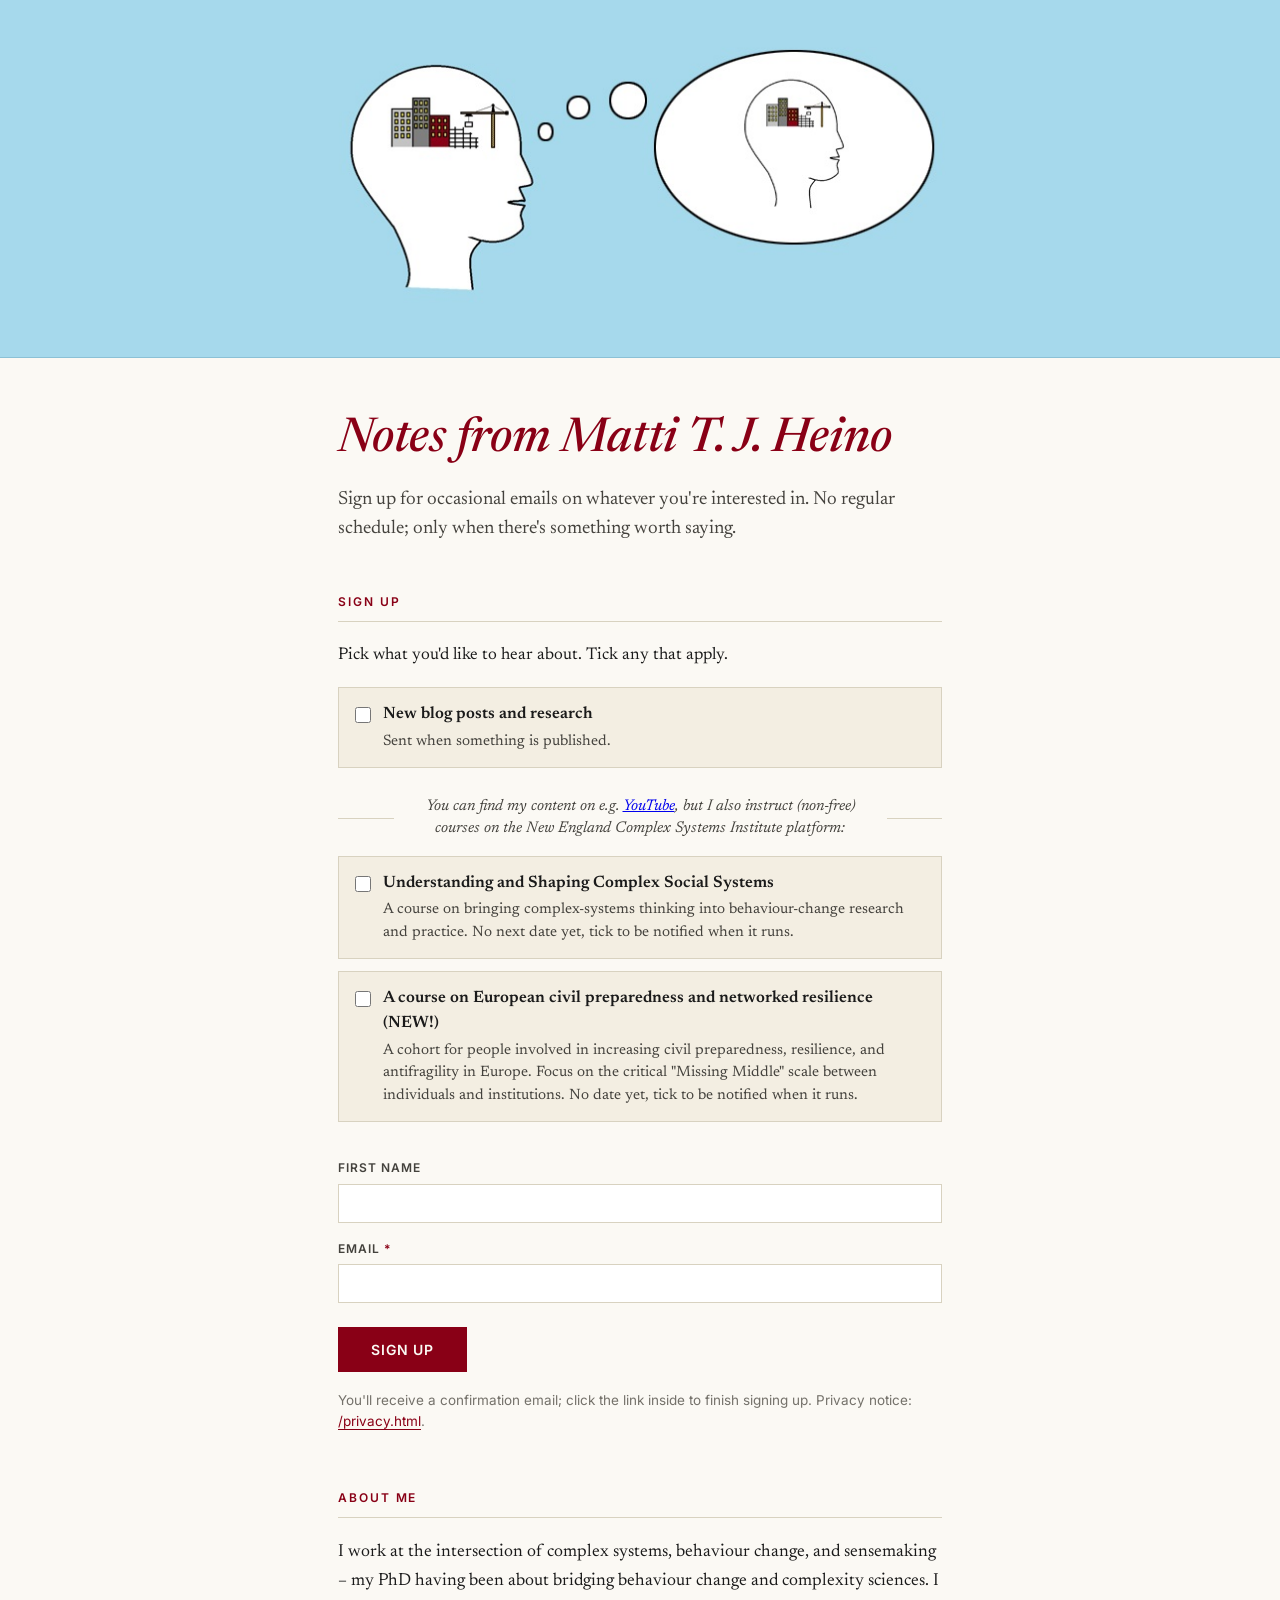
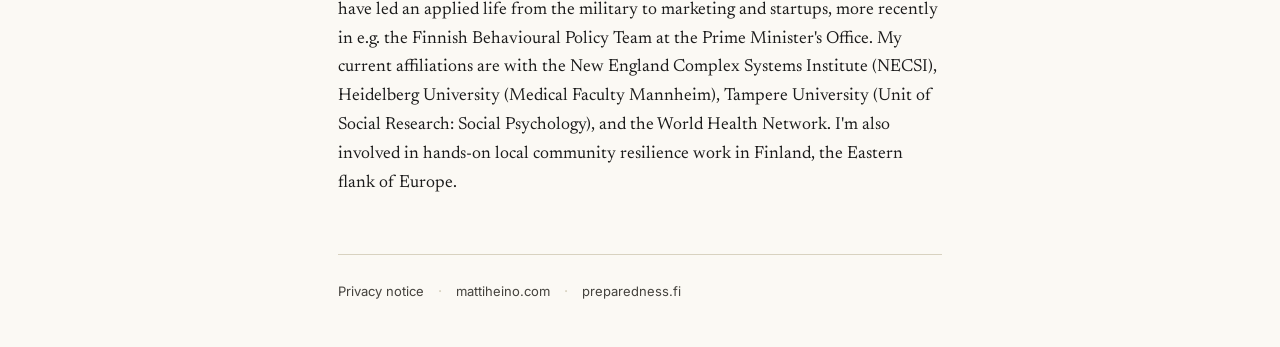
==== commit b6c1f8b2: "feat(form): substitute real Listmonk list UUID for "Matti's notes" UUID c872b25c-f489-40fd-98a0-ac11" ====
--- a/index.html
+++ b/index.html
@@ -375,16 +375,14 @@
     <h2 id="signup-heading">Sign up</h2>
 
     <!--
-      FORM-ACTION NOTE for Matti:
       Form posts to the self-hosted Listmonk instance at lists.mattiheino.com.
-      Before going live, replace REPLACE_WITH_LIST_UUID below with the UUID of
-      the single Listmonk list (e.g. matti-audience). Listmonk reads the
-      attribs[…] form fields as subscriber attributes; per-topic broadcasts
-      target subscribers via attribs.wants_<topic>.
+      The hidden `l` input below carries the UUID of the single Listmonk list
+      "Matti's notes". Listmonk reads the attribs[…] form fields as subscriber
+      attributes; per-topic broadcasts target subscribers via attribs.wants_<topic>.
     -->
     <form method="POST" action="https://lists.mattiheino.com/subscription/form">
 
-      <input type="hidden" name="l" value="REPLACE_WITH_LIST_UUID">
+      <input type="hidden" name="l" value="c872b25c-f489-40fd-98a0-ac11e211650f">
       <input type="hidden" name="nonce" value="">
 
       <p class="intro">Pick what you'd like to hear about. Tick any that apply.</p>
@@ -421,7 +419,7 @@
           <input type="checkbox" name="attribs[wants_civil_preparedness_cohort]" value="true" data-toggles="civil-preparedness-interest">
           <span class="check-text">
             <strong>A course on European civil preparedness and networked resilience (NEW!)</strong>
-            <span class="note">A cohort for people involved in increasing civil preparedness, resilience, and antifragility in Europe. Focus on the critical "Missing Middle" scale between individuals and households. No date yet, tick to be notified when it runs.</span>
+            <span class="note">A cohort for people involved in increasing civil preparedness, resilience, and antifragility in Europe. Focus on the critical "Missing Middle" scale between individuals and institutions. No date yet, tick to be notified when it runs.</span>
           </span>
         </label>
 
@@ -454,7 +452,7 @@
 
   <section class="about" aria-labelledby="about-heading">
     <h2 id="about-heading">About me</h2>
-    <p>I work at the intersection of complex systems, behaviour change, and sensemaking. My PhD was about bridging behaviour change and complexity sciences – I do have a previous life in the private sector and startups, more recent applied work having been in e.g. the Finnish Behavioural Policy Team. My current affiliations are with the New England Complex Systems Institute (NECSI), University of Heidelberg (Medical Faculty Mannheim), University of Tampere, and the World Health Network. I'm also involved in hands-on local community resilience work in Finland, the Eastern flank of Europe.</p>
+    <p>I work at the intersection of complex systems, behaviour change, and sensemaking – my PhD having been about bridging behaviour change and complexity sciences. I have led an applied life from the military to marketing and startups, more recently in e.g. the Finnish Behavioural Policy Team at the Prime Minister's Office. My current affiliations are with the New England Complex Systems Institute (NECSI), Heidelberg University (Medical Faculty Mannheim), Tampere University (Unit of Social Research: Social Psychology), and the World Health Network. I'm also involved in hands-on local community resilience work in Finland, the Eastern flank of Europe.</p>
   </section>
 
   <footer>
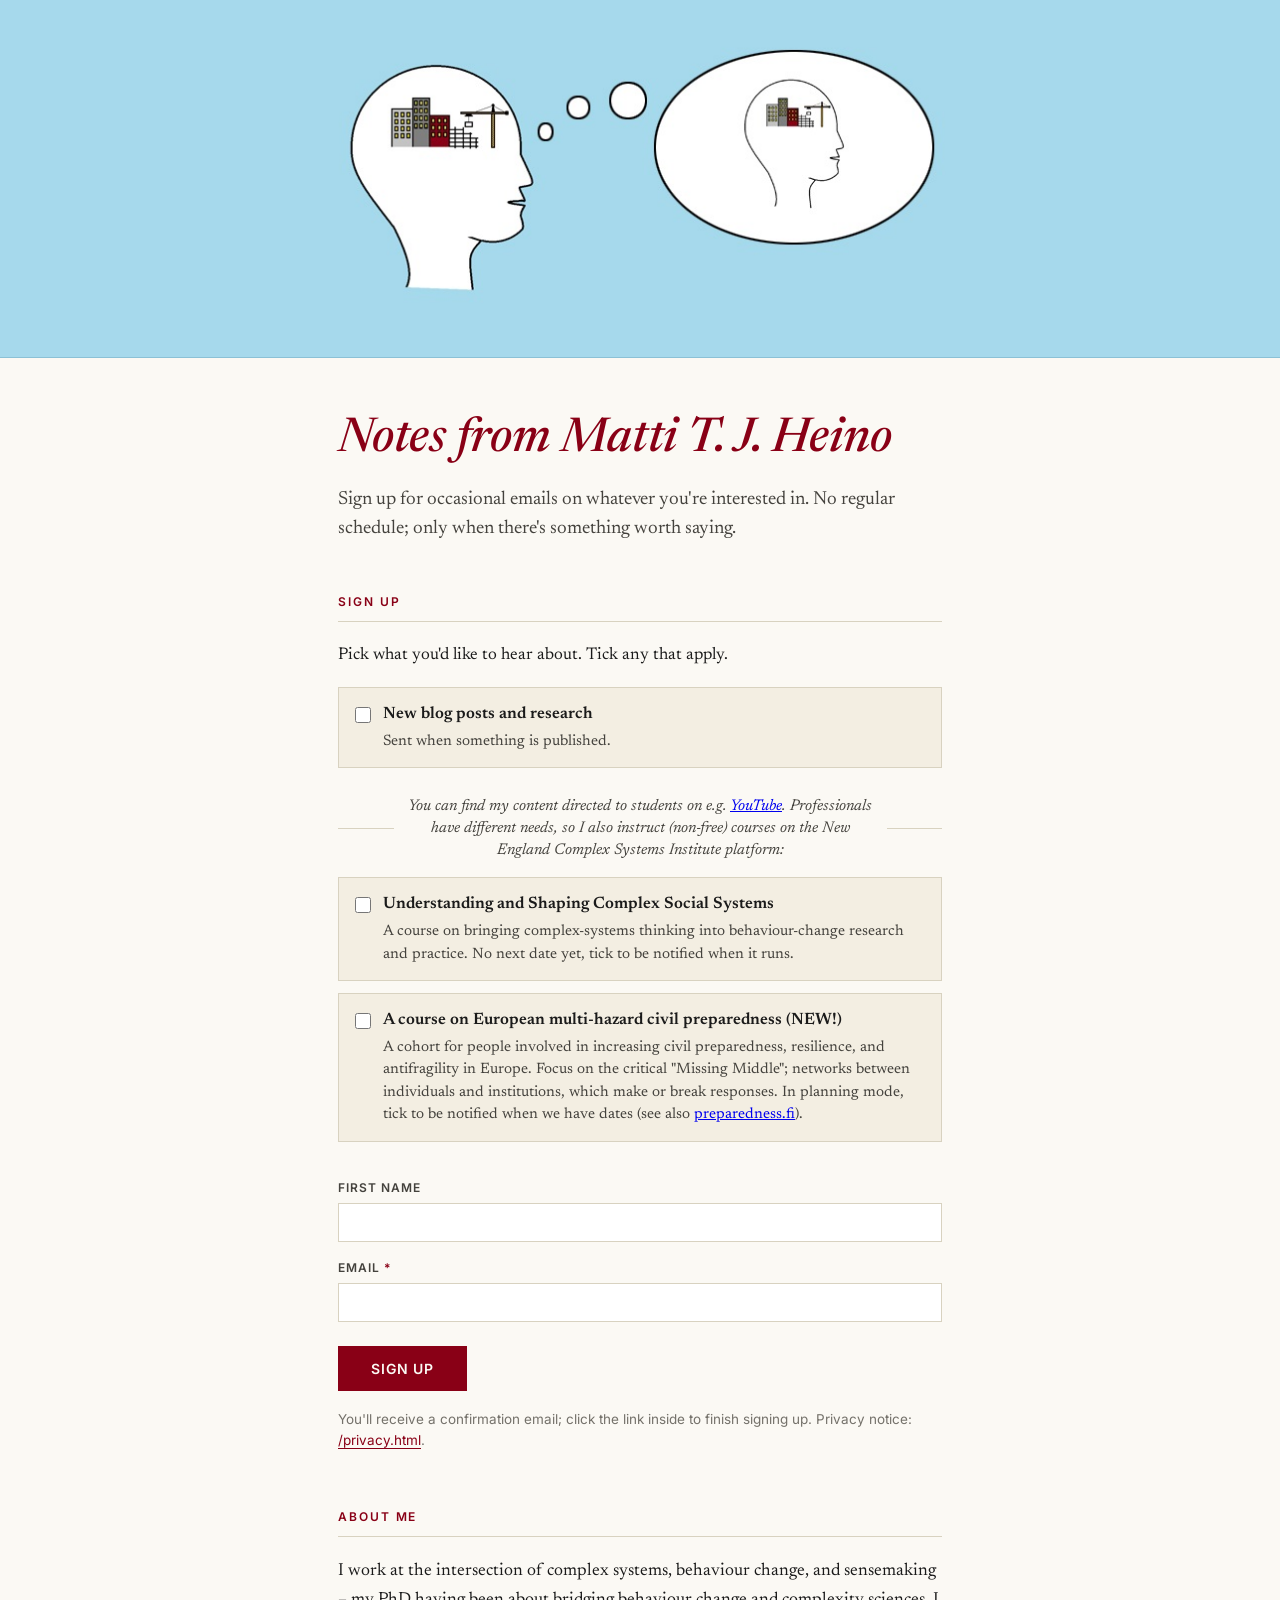
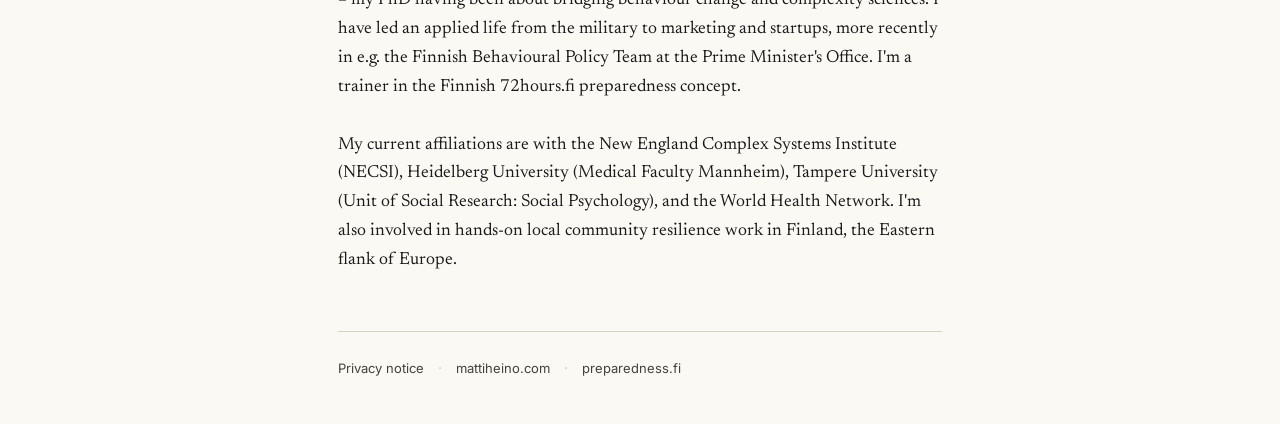
==== commit bec89035: "﻿Extract shared CSS to assets/site.css; refresh README; minor copy tweaks - Move the shared :root pa" ====
--- a/index.html
+++ b/index.html
@@ -4,36 +4,14 @@
 <meta charset="UTF-8">
 <meta name="viewport" content="width=device-width, initial-scale=1.0">
 <meta name="description" content="Sign up for occasional emails from Matti T. J. Heino on complex systems, behaviour change, and civil preparedness.">
-<title>Notes from Matti T. J. Heino · newsletter.mattiheino.com</title>
+<title>Notes from Matti T. J. Heino · news.mattiheino.com</title>
 
 <link rel="preconnect" href="https://fonts.googleapis.com">
 <link rel="preconnect" href="https://fonts.gstatic.com" crossorigin>
 <link rel="stylesheet" href="https://fonts.googleapis.com/css2?family=Newsreader:ital,opsz,wght@0,6..72,400..600;1,6..72,400..600&family=Inter:wght@400;500;600&display=swap">
+<link rel="stylesheet" href="/assets/site.css">
 
 <style>
-  :root {
-    /* Brand palette extracted from the ajatuspää käytark logo (sampled pixels) */
-    --paper:        #fbf9f4;  /* page background - warm cream */
-    --paper-tint:   #f3eee2;  /* card/input background */
-    --sky:          #a6d9ec;  /* exact logo background blue (RGB 166, 217, 236) */
-    --sky-deep:     #7ab2c8;  /* derived darker sky for borders */
-    --red:          #890016;  /* exact logo red-building (RGB 137, 0, 22) */
-    --red-deep:     #6c0011;  /* derived darker red for hover */
-    --ink:          #1a1a1a;
-    --ink-soft:     #44423d;
-    --ink-mute:     #74716a;
-    --rule:         #d8d2c0;
-
-    --serif:        'Newsreader', 'Iowan Old Style', Georgia, 'Palatino', serif;
-    --sans:         'Inter', -apple-system, BlinkMacSystemFont, 'Segoe UI', sans-serif;
-
-    --container: 660px;
-  }
-
-  * { margin: 0; padding: 0; box-sizing: border-box; }
-
-  html, body { background: var(--paper); }
-
   body {
     font-family: var(--serif);
     font-optical-sizing: auto;
@@ -43,35 +21,6 @@
     min-height: 100vh;
     -webkit-font-smoothing: antialiased;
     text-rendering: optimizeLegibility;
-  }
-
-  /* ----- Hero band ----- */
-
-  .hero-band {
-    background: var(--sky);
-    padding: 32px 0 28px;
-    border-bottom: 1px solid color-mix(in srgb, var(--sky-deep) 60%, transparent);
-  }
-  .hero-image-wrap {
-    max-width: 720px;
-    width: 100%;
-    margin: 0 auto;
-    padding: 0 28px;
-    text-align: center;
-  }
-  .hero-image-wrap img {
-    max-width: 100%;
-    height: auto;
-    display: inline-block;
-  }
-
-  /* ----- Container ----- */
-
-  .container {
-    max-width: var(--container);
-    width: 100%;
-    margin: 0 auto;
-    padding: 56px 28px 40px;
   }
 
   /* ----- Type ----- */
@@ -346,9 +295,6 @@
   /* ----- Responsive ----- */
 
   @media (max-width: 560px) {
-    .hero-band { padding: 24px 0 20px; }
-    .hero-image-wrap { padding: 0 20px; }
-    .container { padding: 40px 22px 32px; }
     body { font-size: 17px; }
     h1 { font-size: 28px; }
     .lede { font-size: 17px; margin-bottom: 36px; }
@@ -375,15 +321,14 @@
     <h2 id="signup-heading">Sign up</h2>
 
     <!--
-      Form posts to the self-hosted Listmonk instance at lists.mattiheino.com.
-      The hidden `l` input below carries the UUID of the single Listmonk list
-      "Matti's notes". Listmonk reads the attribs[…] form fields as subscriber
-      attributes; per-topic broadcasts target subscribers via attribs.wants_<topic>.
+      Form posts to a Cloudflare Worker at submit.mattiheino.com that bridges
+      to Listmonk's admin API. Listmonk's public /subscription/form endpoint
+      silently drops attribs[…] fields, so the Worker rebuilds the subscriber
+      payload (master list UUID + selected topic-list UUIDs + attribs) and
+      POSTs it to /api/subscribers using a stored API token.
+      Worker source: personal-assistant/projects/Personal/Marketing/expression-of-interest/worker/
     -->
-    <form method="POST" action="https://lists.mattiheino.com/subscription/form">
-
-      <input type="hidden" name="l" value="c872b25c-f489-40fd-98a0-ac11e211650f">
-      <input type="hidden" name="nonce" value="">
+    <form method="POST" action="https://submit.mattiheino.com/">
 
       <p class="intro">Pick what you'd like to hear about. Tick any that apply.</p>
 
@@ -399,7 +344,7 @@
         </label>
 
         <div class="topic-divider" role="separator" aria-label="Upcoming courses">
-          <span class="label">You can find my content on e.g. <a href="https://www.youtube.com/playlist?list=PLcKToLYD7YE3qcS2NsXer03bRaSQDOh4L" target="_blank" rel="noopener">YouTube</a>, but I also instruct (non-free) courses on the New England Complex Systems Institute platform:</span>
+          <span class="label">You can find my content directed to students on e.g. <a href="https://www.youtube.com/playlist?list=PLcKToLYD7YE3qcS2NsXer03bRaSQDOh4L" target="_blank" rel="noopener">YouTube</a>. Professionals have different needs, so I also instruct (non-free) courses on the New England Complex Systems Institute platform:</span>
         </div>
 
         <label class="check-row">
@@ -418,8 +363,8 @@
         <label class="check-row">
           <input type="checkbox" name="attribs[wants_civil_preparedness_cohort]" value="true" data-toggles="civil-preparedness-interest">
           <span class="check-text">
-            <strong>A course on European civil preparedness and networked resilience (NEW!)</strong>
-            <span class="note">A cohort for people involved in increasing civil preparedness, resilience, and antifragility in Europe. Focus on the critical "Missing Middle" scale between individuals and institutions. No date yet, tick to be notified when it runs.</span>
+            <strong>A course on European multi-hazard civil preparedness (NEW!)</strong>
+            <span class="note">A cohort for people involved in increasing civil preparedness, resilience, and antifragility in Europe. Focus on the critical "Missing Middle"; networks between individuals and institutions, which make or break responses. In planning mode, tick to be notified when we have dates (see also <a href="https://www.preparedness.fi" target="_blank" rel="noopener">preparedness.fi</a>).</span>
           </span>
         </label>
 
@@ -452,7 +397,8 @@
 
   <section class="about" aria-labelledby="about-heading">
     <h2 id="about-heading">About me</h2>
-    <p>I work at the intersection of complex systems, behaviour change, and sensemaking – my PhD having been about bridging behaviour change and complexity sciences. I have led an applied life from the military to marketing and startups, more recently in e.g. the Finnish Behavioural Policy Team at the Prime Minister's Office. My current affiliations are with the New England Complex Systems Institute (NECSI), Heidelberg University (Medical Faculty Mannheim), Tampere University (Unit of Social Research: Social Psychology), and the World Health Network. I'm also involved in hands-on local community resilience work in Finland, the Eastern flank of Europe.</p>
+    <p>I work at the intersection of complex systems, behaviour change, and sensemaking – my PhD having been about bridging behaviour change and complexity sciences. I have led an applied life from the military to marketing and startups, more recently in e.g. the Finnish Behavioural Policy Team at the Prime Minister's Office. I'm a trainer in the Finnish 72hours.fi preparedness concept.</p><br>
+	<p>My current affiliations are with the New England Complex Systems Institute (NECSI), Heidelberg University (Medical Faculty Mannheim), Tampere University (Unit of Social Research: Social Psychology), and the World Health Network. I'm also involved in hands-on local community resilience work in Finland, the Eastern flank of Europe.</p>
   </section>
 
   <footer>
--- a/assets/site.css
+++ b/assets/site.css
@@ -0,0 +1,52 @@
+/* Shared baseline styles for news.mattiheino.com static pages.
+   Each HTML page links this and supplies its own page-specific rules
+   (h1 sizing, page-specific block layouts, form styling, etc.) inline. */
+
+:root {
+    /* Brand palette extracted from the ajatuspää käytäytymisarkkitehtuuri logo (sampled pixels) */
+    --paper:        #fbf9f4;  /* page background – warm cream */
+    --paper-tint:   #f3eee2;  /* card / input background */
+    --sky:          #a6d9ec;  /* exact logo background blue (RGB 166, 217, 236) */
+    --sky-deep:     #7ab2c8;  /* derived darker sky for borders */
+    --red:          #890016;  /* exact logo red-building (RGB 137, 0, 22) */
+    --red-deep:     #6c0011;  /* derived darker red for hover */
+    --ink:          #1a1a1a;
+    --ink-soft:     #44423d;
+    --ink-mute:     #74716a;
+    --rule:         #d8d2c0;
+
+    --serif:        'Newsreader', 'Iowan Old Style', Georgia, 'Palatino', serif;
+    --sans:         'Inter', -apple-system, BlinkMacSystemFont, 'Segoe UI', sans-serif;
+
+    --container:    660px;
+}
+
+* { margin: 0; padding: 0; box-sizing: border-box; }
+html, body { background: var(--paper); }
+
+.hero-band {
+    background: var(--sky);
+    padding: 32px 0 28px;
+    border-bottom: 1px solid color-mix(in srgb, var(--sky-deep) 60%, transparent);
+}
+.hero-image-wrap {
+    max-width: 720px;
+    width: 100%;
+    margin: 0 auto;
+    padding: 0 28px;
+    text-align: center;
+}
+.hero-image-wrap img { max-width: 100%; height: auto; display: inline-block; }
+
+.container {
+    max-width: var(--container);
+    width: 100%;
+    margin: 0 auto;
+    padding: 56px 28px 40px;
+}
+
+@media (max-width: 560px) {
+    .hero-band { padding: 24px 0 20px; }
+    .hero-image-wrap { padding: 0 20px; }
+    .container { padding: 40px 22px 32px; }
+}
